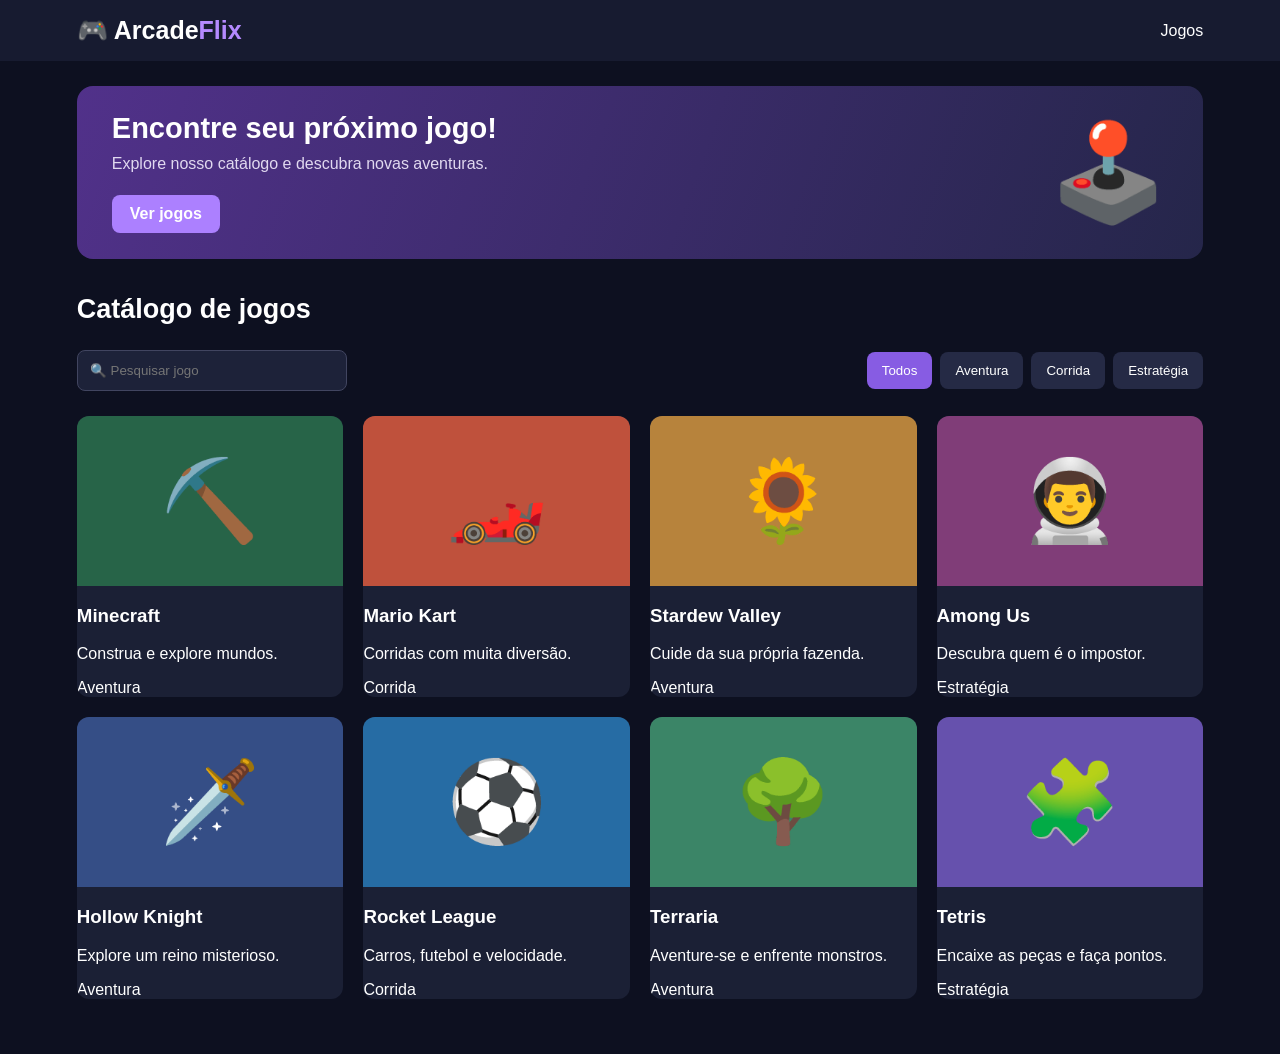
==== arcadeflix/index.html @ b2ed6110 "arcadeflix" ====
<!DOCTYPE html>
<html lang="pt-br">

<head>
    <meta charset="UTF-8">
    <meta name="viewport" content="width=device-width, initial-scale=1.0">
    <title>Arcadeflix</title>
    <link rel="stylesheet" href="css/index.css">
    <link rel="icon" type="image/x-icon" href="imgs/arcadeflix.png">
    <script src="js/index.js" defer></script>
</head>

<body>
    <header>
        <h1>🎮 Arcade<span>Flix</span></h1>
        <a href="#catalogo">Jogos</a>
    </header>

    <main>
        <section class="banner">
            <div>
                <h2>Encontre seu próximo jogo!</h2>
                <p>Explore nosso catálogo e descubra novas aventuras.</p>
                <a href="#catalogo" class="botao">Ver jogos</a>
            </div>
            <div class="banner-emoji">🕹️</div>
        </section>

        <section class="catalogo" id="catalogo">
            <h2>Catálogo de jogos</h2>
            <div class="filtros">
                <input id="busca" type="search" placeholder="🔍 Pesquisar jogo">
                <div class="categoria">
                    <button class="ativo" data-categoria="Todos">Todos</button>
                    <button data-categoria="Aventura">Aventura</button>
                    <button data-categoria="Corrida">Corrida</button>
                    <button data-categoria="Estratégia">Estratégia</button>
                </div>
            </div>

            <div id="grade-jogos" class="grade-jogos" hidden>Nenhum jogo encontrado</div>
        </section>
    </main>
</body>

</html>
---- arcadeflix/css/index.css ----
/* Configs padrão. */

* {
    box-sizing: border-box;
}

html {
    scroll-behavior: smooth;
}

body {
    margin: 0;
    padding: 0;
    background-color: #0d1020;
    color: #ffffff;
    font-family: Arial, Helvetica, sans-serif;
}

a {
    color: white;
    text-decoration: none;
}

button {
    background-color: none;
    border: none;
    cursor: pointer;
}

/* Configs específicas. */

/* Cabeçalho */

header {
    position: block;
    padding: 16px 6%;
    display: flex;
    align-items: center;
    justify-content: space-between;
    background-color: #171b30;
}

header h1 {
    margin: 0px;
    font-size: 25px;
}

header span {
    color: #b58aff;
}

/* Banner */

.banner {
    margin: 25px 6% 35px;
    padding: 26px 35px;
    border-radius: 16px;
    display: flex;
    justify-content: space-between;
    align-items: center;
    background: linear-gradient(110deg, #51318a, #25264a);
}

.banner h2 {
    font-size: 29px;
    margin: 0 0 10px;
}

.banner p {
    margin: 0 0 22px;
    color: #e1d9f0;
}

.botao {
    display: inline-block;
    background-color: #ac80ff;
    padding: 10px 18px;
    border-radius: 8px;
    font-weight: bold;
}

.banner-emoji {
    font-size: 95px;
}

/* Catálogo */

.catalogo {
    margin: 0 6% 55px;
}

.catalogo h2 {
    font-size: 27px;
}

.filtros {
    display: flex;
    justify-content: space-between;
    gap: 15px;
    align-items: center;
    margin: 25px 0;
    flex-wrap: wrap; /* Permite as linhas em row quebrarem caso não tenha mais espaço (ao invés de se juntarem infinitamente) */
}

#busca {
    padding: 12px;
    width: 270px;
    max-width: 100%;
    border: 1px solid #414560;
    border-radius: 8px;
    background-color: #1d2239;
    color: #ffffff;
    outline: none; /* Borda ao selecionar caixa de texto */
}

.categoria {
    display: flex;
    flex-wrap: wrap;
    gap: 8px;
}

.categoria button {
    border: 0;
    border-radius: 8px;
    background-color: #252a45;
    color: #ffffff;
    padding: 11px 15px;
}

.categoria button.ativo {
    background-color: #875ce3;
}

/* Grade de jogos */

.grade-jogos {
    display: grid;
    grid-template-columns: repeat(4, 1fr);
    gap: 20px;
}

.card {
    border-radius: 12px;
    overflow: hidden;
    background-color: #1b2035;
}

.capa {
    height: 170px;
    display: flex;
    align-items: center;
    justify-content: center;
    font-size: 80px;
}

.conteudo-card {
    padding: 16px;
}

.conteudo-card h3 {
    margin: 0 0 8px;
    font-size: 19px;
}

.conteudo-card p {
    color: #b8dfd3;
    font-size: 13px;
    min-height: 30px;
}

.conteudo-card span {
    display: inline-block;
    color: #b8dfd3;
    font-size: 12px;
    margin-top: 8px;
}

/* RESPONSIVIDADE */

@media (max-width: 1000px) {
    .grade-jogos {
        grid-template-columns: repeat(3, 1fr);
    }
}

@media (max-width: 700px) {
    .grade-jogos {
        grid-template-columns: repeat(2, 1fr);
    }

    .banner-emoji {
        display: none;
    }

    .banner {
        padding: 24px;
    }

    .banner h2 {
        font-size: 24px;
    }

    #busca {
        width: 100%;
    }
}

@media (max-width: 450px) {
    .grade-jogos {
        grid-template-columns: repeat(1, 1fr);
    }

    .categoria {
        flex-direction: column;
        width: 100%;
    }

    .categoria button {
        width: 100%;
        display: flex;
    }
}
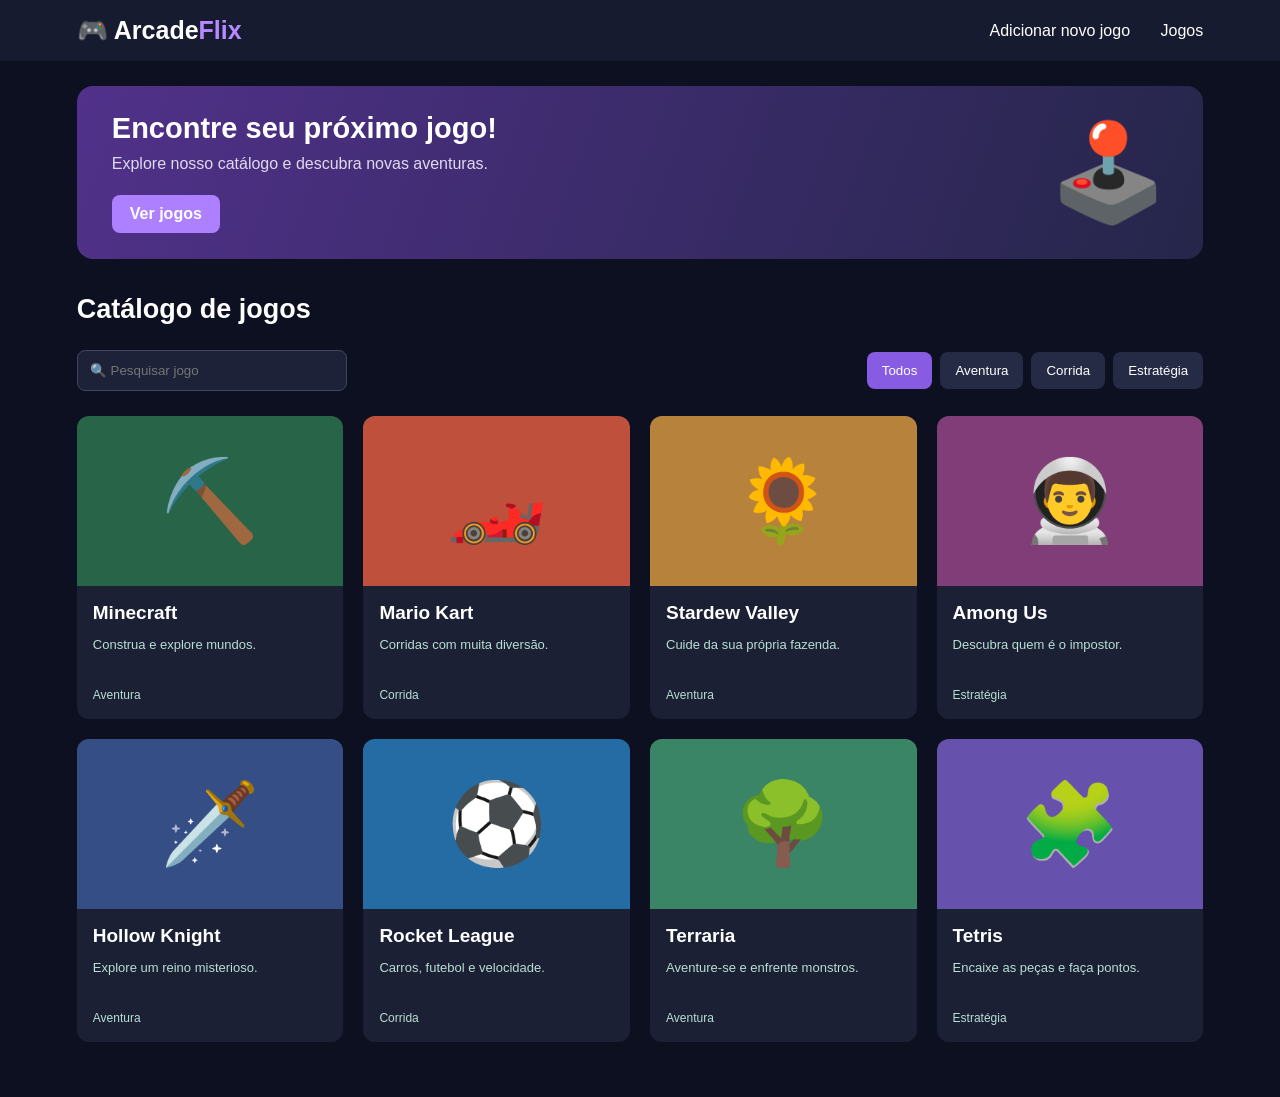
==== commit 93aabb3f: "arcadeflix 2" ====
--- a/arcadeflix/index.html
+++ b/arcadeflix/index.html
@@ -13,7 +13,10 @@
 <body>
     <header>
         <h1>🎮 Arcade<span>Flix</span></h1>
-        <a href="#catalogo">Jogos</a>
+        <div>
+            <button id="btCadastrarJogo" onclick="cadastrarJogo()">Adicionar novo jogo</button>
+            <a href="#catalogo">Jogos</a>
+        </div>
     </header>
 
     <main>
@@ -38,10 +41,33 @@
                 </div>
             </div>
 
+            <div class="modal hidden" id="modalCadastroJogo">
+                <div class="cadastroJogo-content">
+                    <div class="cadastroJogo-header">
+                        <h2>Cadastrar Jogo</h2>
+                        <button id="btVoltar" class="" onclick="voltouJogo()">X</button>
+                    </div>
+
+                    <div class="cadastro-body">
+                        <label for="inNomeJogo">Nome</label>
+                        <input type="text" id="inNomeJogo" placeholder="Nome do jogo...">
+                        <label for="inCategoriaJogo">Categoria</label>
+                        <input type="text" id="inCategoriaJogo" placeholder="Categoria do jogo...">
+                        <label for="inDescricaoJogo">Descrição</label>
+                        <input type="text" id="inDescricaoJogo" placeholder="Descrição do jogo...">
+                        <label for="inEmojiJogo">Emoji</label>
+                        <input type="text" id="inEmojiJogo" placeholder="Emoji do jogo...">
+                        <label for="inCorJogo">Cor</label>
+                        <input type="color" id="inCorJogo" placeholder="Cor do jogo...">
+
+                        <button id="btSalvarJogo" onclick="cadastrouJogo()">Clique aqui para salvar</button>
+                    </div>
+                </div>
+            </div>
+
             <div id="grade-jogos" class="grade-jogos" hidden>Nenhum jogo encontrado</div>
         </section>
     </main>
 </body>
 
-</html>
-
+</html>
--- a/arcadeflix/css/index.css
+++ b/arcadeflix/css/index.css
@@ -49,6 +49,14 @@
     color: #b58aff;
 }
 
+header button {
+    display: inline-block;
+    color: white;
+    background-color: #ffffff00;
+    font-size: 16px;
+    margin-right: 20px;
+}
+
 /* Banner */
 
 .banner {
@@ -99,7 +107,8 @@
     gap: 15px;
     align-items: center;
     margin: 25px 0;
-    flex-wrap: wrap; /* Permite as linhas em row quebrarem caso não tenha mais espaço (ao invés de se juntarem infinitamente) */
+    flex-wrap: wrap;
+    /* Permite as linhas em row quebrarem caso não tenha mais espaço (ao invés de se juntarem infinitamente) */
 }
 
 #busca {
@@ -110,7 +119,8 @@
     border-radius: 8px;
     background-color: #1d2239;
     color: #ffffff;
-    outline: none; /* Borda ao selecionar caixa de texto */
+    outline: none;
+    /* Borda ao selecionar caixa de texto */
 }
 
 .categoria {
@@ -175,6 +185,82 @@
     margin-top: 8px;
 }
 
+/* MODAL CADASTRAR JOGO */
+
+.modal {
+    position: fixed;
+    top: 0;
+    left: 0;
+    width: 100%;
+    height: 100%;
+    background-color: rgba(0, 0, 0, 0.4);
+    justify-content: center;
+    align-items: center;
+    display: flex;
+    z-index: 100;
+}
+
+.cadastroJogo-content {
+    width: 450px;
+    background-color: #ffffff;
+    border-radius: 10px;
+    overflow: hidden;
+}
+
+.cadastroJogo-header {
+    display: flex;
+    flex-direction: row;
+    justify-content: space-between;
+    padding: 15px 20px;
+    border-bottom: 1px solid #dbdbdb;
+}
+
+.cadastroJogo-header h2 {
+    color: #000000;
+    font-size: 24px;
+}
+
+.cadastroJogo-header button {
+    font-size: 18px;
+    background: transparent;
+}
+
+.cadastro-body {
+    display: flex;
+    flex-direction: column;
+    gap: 10px;
+    padding: 20px;
+}
+
+.cadastro-body label {
+    font-size: 14px;
+    font-weight: bold;
+    color: #000000;
+}
+
+.cadastro-body input {
+    width: 100%;
+    padding: 10px;
+    border: 1px solid #dbdbdb;
+    border-radius: 5px;
+    outline: none;
+}
+
+#inCorJogo {
+    height: 50px;
+}
+
+#btSalvarJogo {
+    width: 100%;
+    color: #ffffff;
+    background-color: #000000;
+    border-radius: 5px;
+    padding: 10px;
+    font-weight: bold;
+    margin-top: 12px;
+}
+
+
 /* RESPONSIVIDADE */
 
 @media (max-width: 1000px) {
@@ -219,4 +305,8 @@
         width: 100%;
         display: flex;
     }
+}
+
+.hidden {
+    display: none;
 }
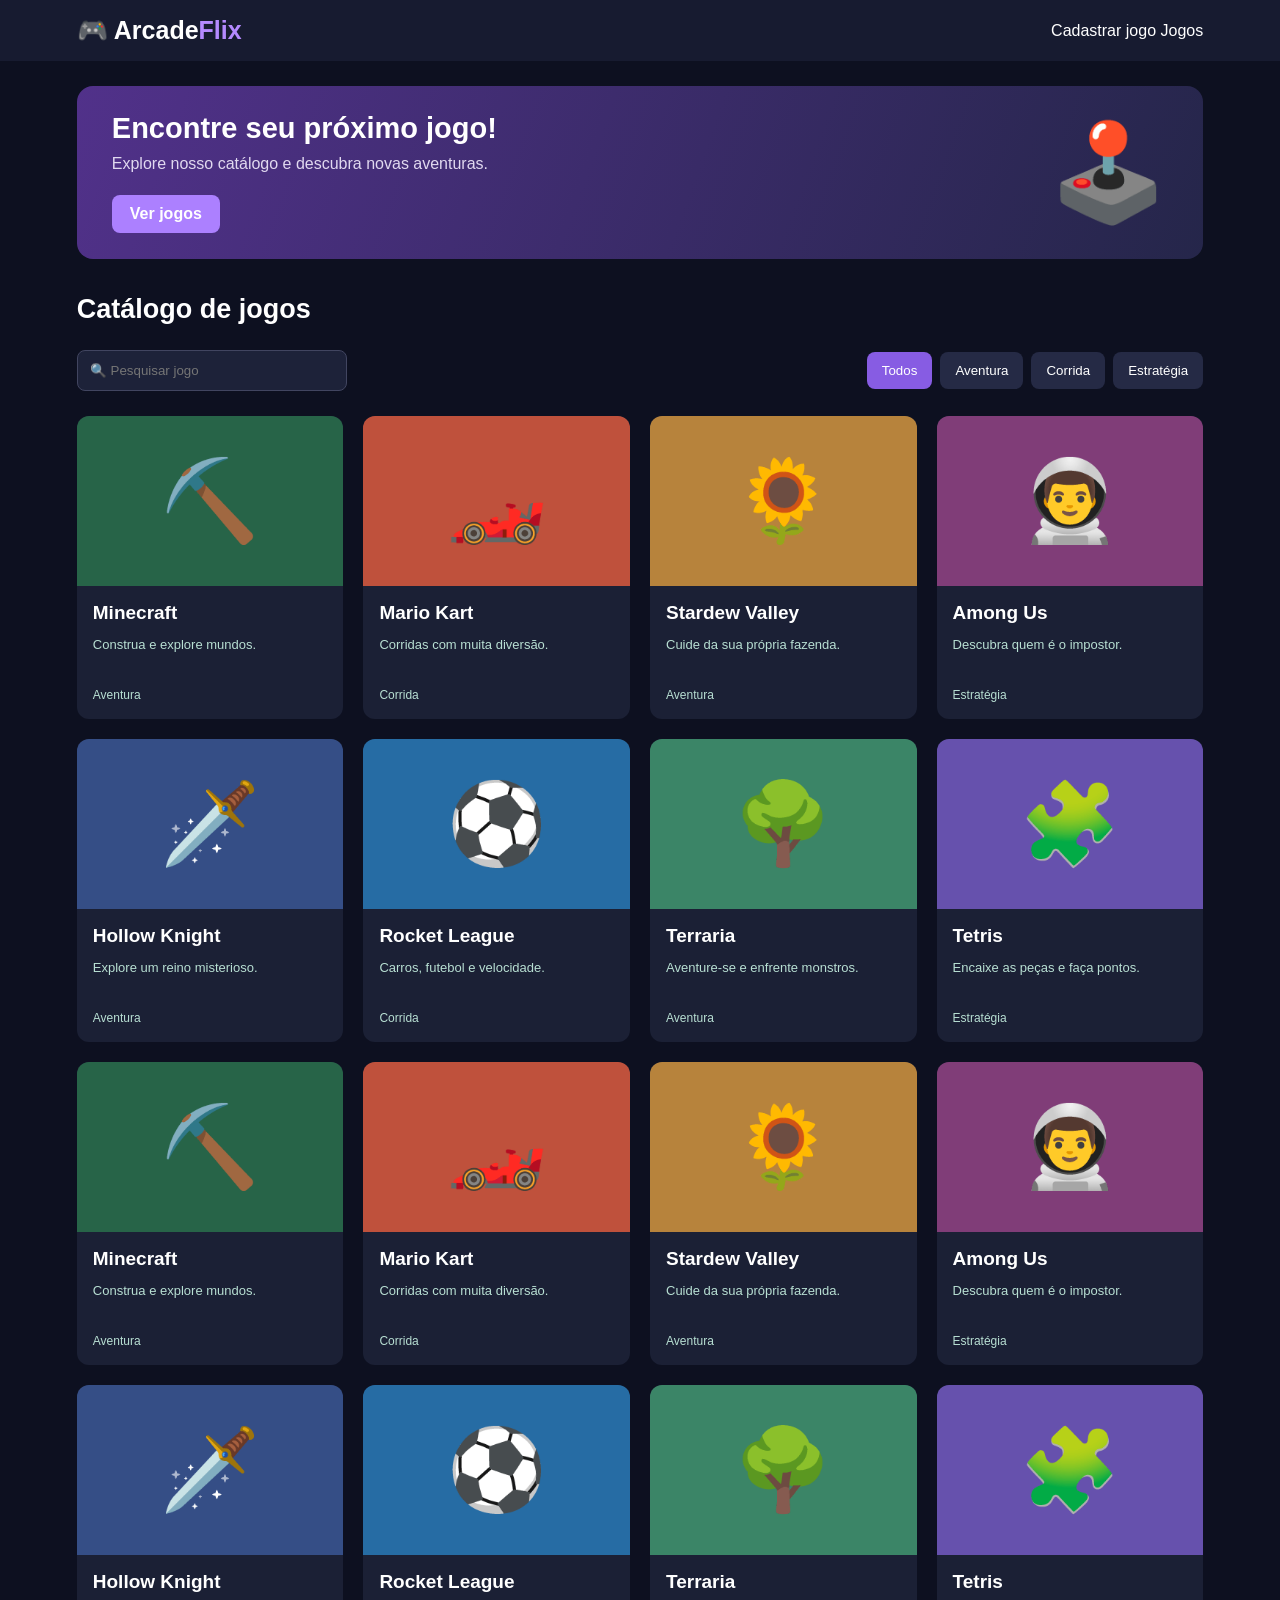
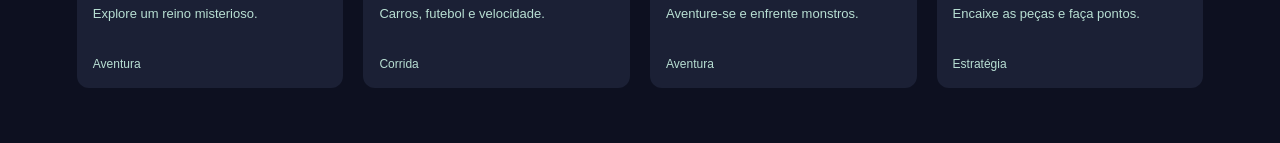
==== commit 511f059a: "arcadeflix 3" ====
--- a/arcadeflix/index.html
+++ b/arcadeflix/index.html
@@ -14,7 +14,8 @@
     <header>
         <h1>🎮 Arcade<span>Flix</span></h1>
         <div>
-            <button id="btCadastrarJogo" onclick="cadastrarJogo()">Adicionar novo jogo</button>
+            <button id="btCadastrarJogo" onclick="cadastrarJogo()"><!-- Adicionar novo jogo --></button>
+            <a href="./cadastrar.html">Cadastrar jogo</a>
             <a href="#catalogo">Jogos</a>
         </div>
     </header>
